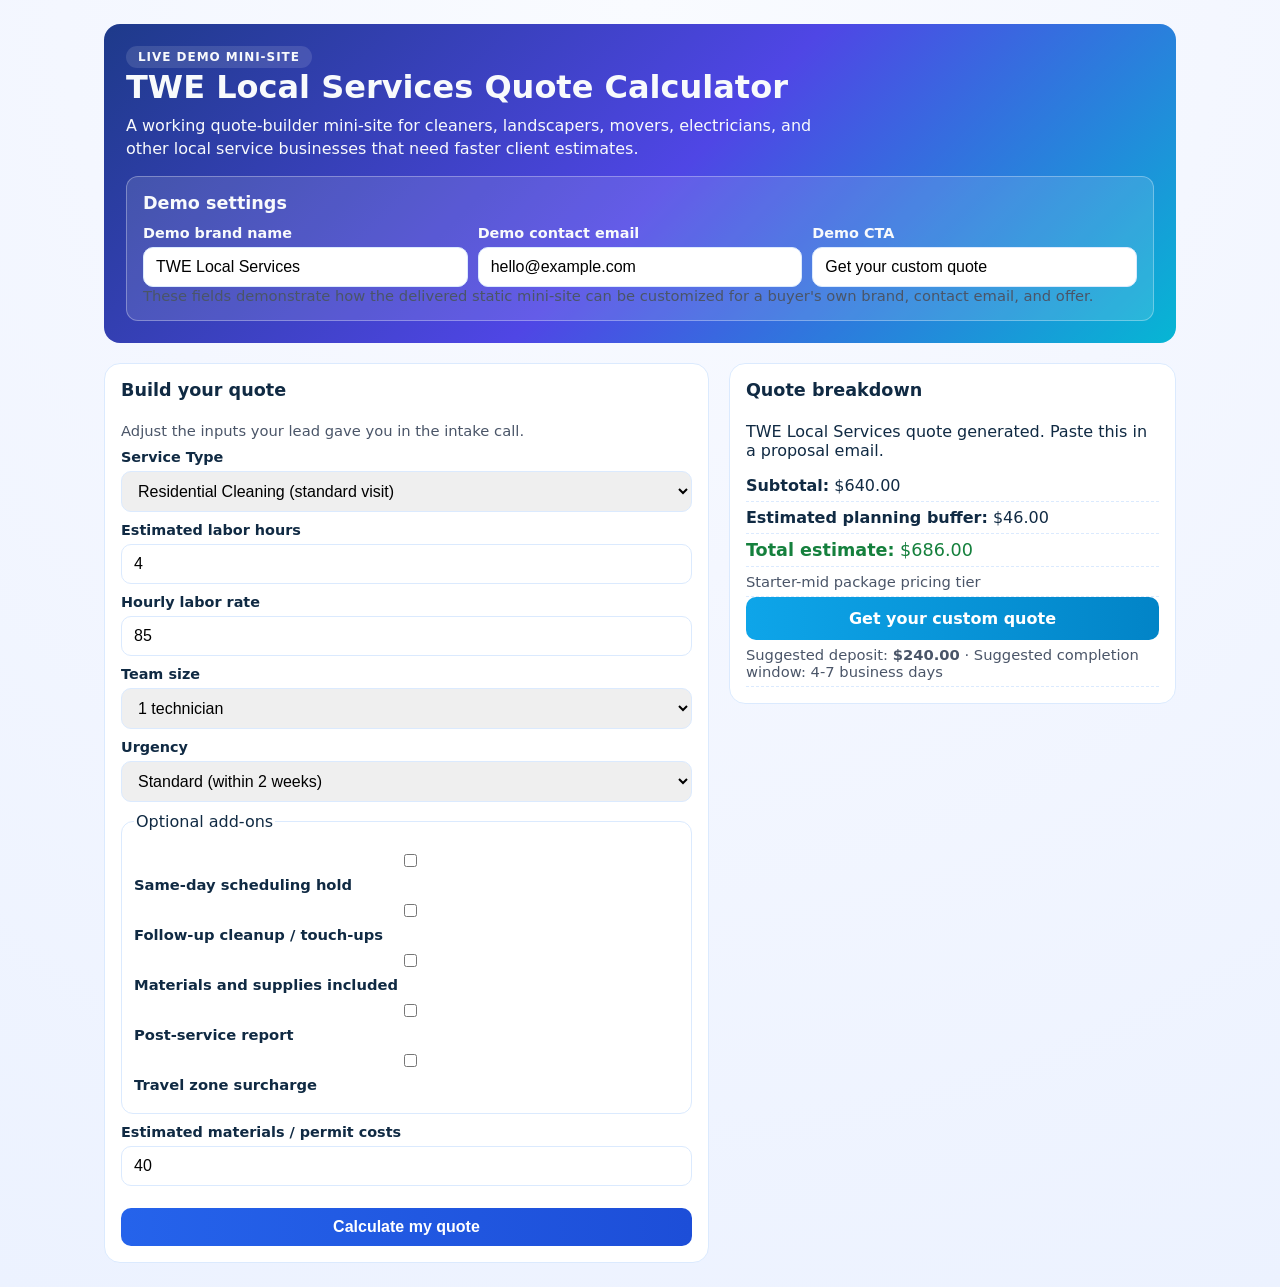
==== gigs/local-service-quote-calculator/index.html @ 13271700 "fix: improve Vercel gig listing readiness" ====
<!doctype html>
<html lang="en">
  <head>
    <meta charset="UTF-8" />
    <meta name="viewport" content="width=device-width, initial-scale=1.0" />
    <title>Local Service Quote Calculator</title>
    <link rel="stylesheet" href="styles.css" />
  </head>
  <body>
    <div class="page">
      <header class="hero">
        <p class="eyebrow">LIVE DEMO MINI-SITE</p>
        <h1 id="gig-title">Local Service Quote Calculator</h1>
        <p class="intro" id="gig-subhead">
          A working quote-builder mini-site for cleaners, landscapers, movers, electricians, and other local service businesses that need faster client estimates.
        </p>

        <div class="brand-panel" aria-label="Brand and copy settings">
          <h2>Demo settings</h2>
          <div class="brand-grid">
            <label>
              Demo brand name
              <input id="brand-name" type="text" value="TWE Local Services" />
            </label>
            <label>
              Demo contact email
              <input id="brand-email" type="email" value="hello@example.com" />
            </label>
            <label>
              Demo CTA
              <input id="brand-cta" type="text" value="Get your custom quote" />
            </label>
          </div>
          <p class="brand-note">These fields demonstrate how the delivered static mini-site can be customized for a buyer's own brand, contact email, and offer.</p>
        </div>
      </header>

      <main class="content-grid">
        <section class="panel" id="form-panel">
          <h2>Build your quote</h2>
          <p class="panel-subhead">Adjust the inputs your lead gave you in the intake call.</p>

          <label>
            Service Type
            <select id="service-type">
              <option value="260">Residential Cleaning (standard visit)</option>
              <option value="420">Deep Cleaning / move-out cleaning</option>
              <option value="330">Landscaping trim + maintenance</option>
              <option value="550">Interior move-in / move-out setup</option>
              <option value="480">Electrical repair package (small jobs)</option>
              <option value="390">General handyman visit</option>
            </select>
          </label>

          <label>
            Estimated labor hours
            <input id="hours" type="number" min="1" step="1" value="4" />
          </label>

          <label>
            Hourly labor rate
            <input id="hourly-rate" type="number" min="20" step="5" value="85" />
          </label>

          <label>
            Team size
            <select id="team-size">
              <option value="1">1 technician</option>
              <option value="1.2">2 technicians</option>
              <option value="1.35">3-4 technicians</option>
            </select>
          </label>

          <label>
            Urgency
            <select id="urgency">
              <option value="1">Standard (within 2 weeks)</option>
              <option value="1.12">Priority (3-7 days)</option>
              <option value="1.22">Rush (48 hours)</option>
            </select>
          </label>

          <fieldset>
            <legend>Optional add-ons</legend>
            <label><input type="checkbox" class="addon" data-cost="95" /> Same-day scheduling hold</label>
            <label><input type="checkbox" class="addon" data-cost="120" /> Follow-up cleanup / touch-ups</label>
            <label><input type="checkbox" class="addon" data-cost="180" /> Materials and supplies included</label>
            <label><input type="checkbox" class="addon" data-cost="70" /> Post-service report</label>
            <label><input type="checkbox" class="addon" data-cost="150" /> Travel zone surcharge</label>
          </fieldset>

          <label>
            Estimated materials / permit costs
            <input id="materials" type="number" min="0" step="5" value="40" />
          </label>

          <button id="calculate" type="button">Calculate my quote</button>
        </section>

        <section class="panel result-card" aria-live="polite">
          <h2>Quote breakdown</h2>
          <p id="client-message">Enter job details to generate a proposal total.</p>

          <div id="breakdown" class="hidden">
            <p><strong>Subtotal:</strong> <span id="subtotal">$0</span></p>
            <p><strong>Estimated planning buffer:</strong> <span id="tax">$0</span></p>
            <p class="total-row"><strong>Total estimate:</strong> <span id="total">$0</span></p>
            <p id="band" class="muted"></p>
            <a id="cta" class="cta-button" href="mailto:thewatchersedgestore@gmail.com?subject=Local%20Service%20Quote%20Calculator%20mini-site">Ask about this mini-site</a>
            <p class="fine-print">Suggested deposit: <strong id="deposit">$0</strong> · Suggested completion window: <span id="eta">—</span></p>
          </div>
        </section>
      </main>
    </div>

    <script src="script.js"></script>
  </body>
</html>
---- gigs/local-service-quote-calculator/styles.css ----
* { box-sizing: border-box; }
:root {
  --bg: #f4f7ff;
  --card: #ffffff;
  --text: #102a43;
  --muted: #4a5568;
  --primary: #2563eb;
  --primary-2: #1d4ed8;
  --border: #dbeafe;
  --ok: #15803d;
  --warning: #b45309;
 }

body {
  margin: 0;
  font-family: Inter, system-ui, -apple-system, Segoe UI, Roboto, Arial, sans-serif;
  color: var(--text);
  background: radial-gradient(circle at top, #f9fbff 0%, var(--bg) 40%, #ecf2ff 100%);
}

.page {
  max-width: 1120px;
  margin: 0 auto;
  padding: 24px;
  min-height: 100vh;
}

.hero {
  background: linear-gradient(135deg, #1e3a8a 0%, #4f46e5 52%, #06b6d4 100%);
  color: #f8fafc;
  border-radius: 16px;
  padding: 22px;
  margin-bottom: 20px;
}

.eyebrow {
  display: inline-block;
  padding: 4px 12px;
  border-radius: 999px;
  background: #ffffff1f;
  text-transform: uppercase;
  letter-spacing: 0.08em;
  font-size: 12px;
  font-weight: 700;
}

h1,
h2,
h3,
p { margin: 0; }

.intro {
  margin-top: 8px;
  max-width: 70ch;
  line-height: 1.45;
}

.brand-panel {
  margin-top: 16px;
  border: 1px solid #ffffff4f;
  border-radius: 12px;
  padding: 16px;
  background: #ffffff1f;
}

.brand-panel h2,
.panel h2 {
  margin-bottom: 12px;
  font-size: 1.1rem;
}

.brand-grid {
  display: grid;
  gap: 10px;
  grid-template-columns: repeat(auto-fit, minmax(180px, 1fr));
}

.brand-grid label,
label {
  display: grid;
  gap: 6px;
  font-size: 0.9rem;
  font-weight: 600;
}

input,
select,
button {
  border: 1px solid var(--border);
  border-radius: 10px;
  padding: 10px 12px;
  font-size: 1rem;
  width: 100%;
}

input:focus,
select:focus {
  outline: 2px solid #93c5fd;
}

fieldset {
  border: 1px solid var(--border);
  border-radius: 12px;
  padding: 12px;
  margin: 0;
}

fieldset label {
  margin: 8px 0;
  font-size: 0.92rem;
}

button {
  border: none;
  font-weight: 700;
  color: white;
  background: linear-gradient(90deg, var(--primary) 0%, var(--primary-2) 100%);
  margin-top: 12px;
  cursor: pointer;
}

.content-grid {
  display: grid;
  grid-template-columns: 1.15fr 0.85fr;
  gap: 20px;
}

.panel {
  border: 1px solid var(--border);
  background: var(--card);
  border-radius: 16px;
  padding: 16px;
  display: grid;
  gap: 10px;
}

.panel-subhead,
.muted,
.fine-print,
.brand-note {
  color: var(--muted);
  font-size: 0.92rem;
}

.result-card {
  position: sticky;
  top: 16px;
  height: fit-content;
}

#breakdown p {
  padding: 6px 0;
  border-bottom: 1px dashed var(--border);
}

.total-row {
  color: var(--ok);
  font-size: 1.1rem;
}

.cta-button {
  display: block;
  text-align: center;
  text-decoration: none;
  color: white;
  background: linear-gradient(90deg, #0ea5e9, #0284c7);
  border-radius: 10px;
  padding: 12px;
  font-weight: 700;
}

.hidden { display: none; }

@media (max-width: 900px) {
  .content-grid {
    grid-template-columns: 1fr;
  }

  .result-card {
    position: static;
  }
}
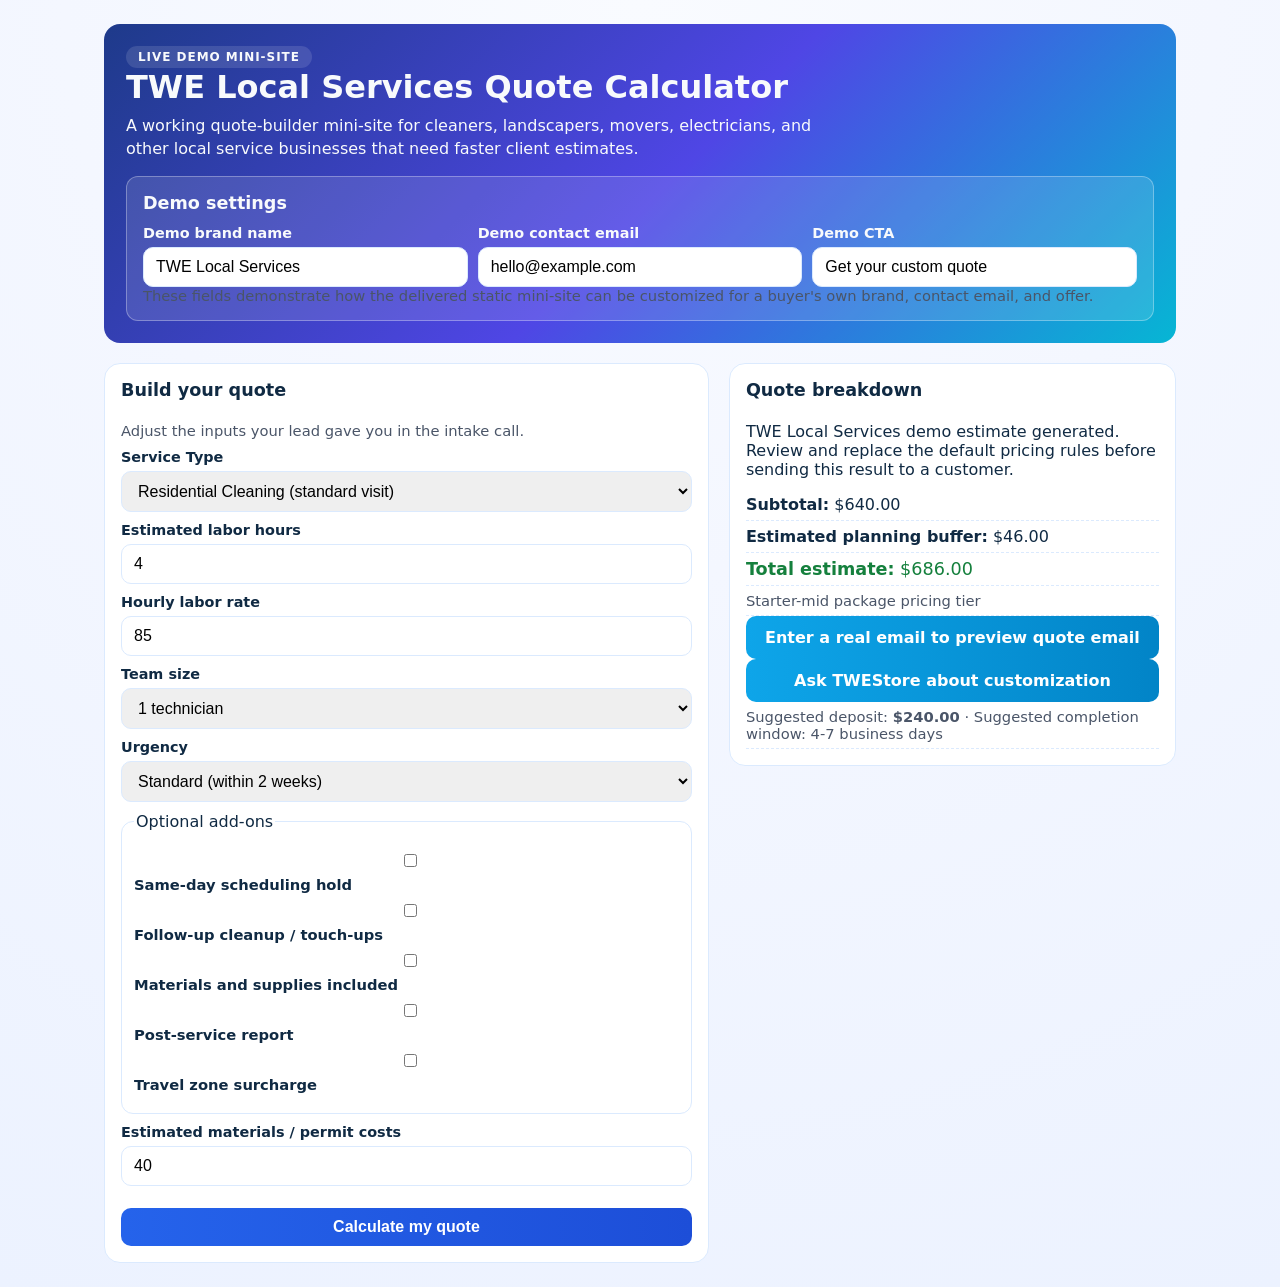
==== commit c7a7ba47: "fix: harden Vercel gig sales flow" ====
--- a/gigs/local-service-quote-calculator/index.html
+++ b/gigs/local-service-quote-calculator/index.html
@@ -106,7 +106,8 @@
             <p><strong>Estimated planning buffer:</strong> <span id="tax">$0</span></p>
             <p class="total-row"><strong>Total estimate:</strong> <span id="total">$0</span></p>
             <p id="band" class="muted"></p>
-            <a id="cta" class="cta-button" href="mailto:thewatchersedgestore@gmail.com?subject=Local%20Service%20Quote%20Calculator%20mini-site">Ask about this mini-site</a>
+            <a id="cta" class="cta-button" href="mailto:thewatchersedgestore@gmail.com?subject=Local%20Service%20Quote%20Calculator%20mini-site">Preview quote email</a>
+            <a class="seller-cta cta-button secondary" href="mailto:thewatchersedgestore@gmail.com?subject=Customization%20request%20-%20Local%20Service%20Quote%20Calculator">Ask TWEStore about customization</a>
             <p class="fine-print">Suggested deposit: <strong id="deposit">$0</strong> · Suggested completion window: <span id="eta">—</span></p>
           </div>
         </section>
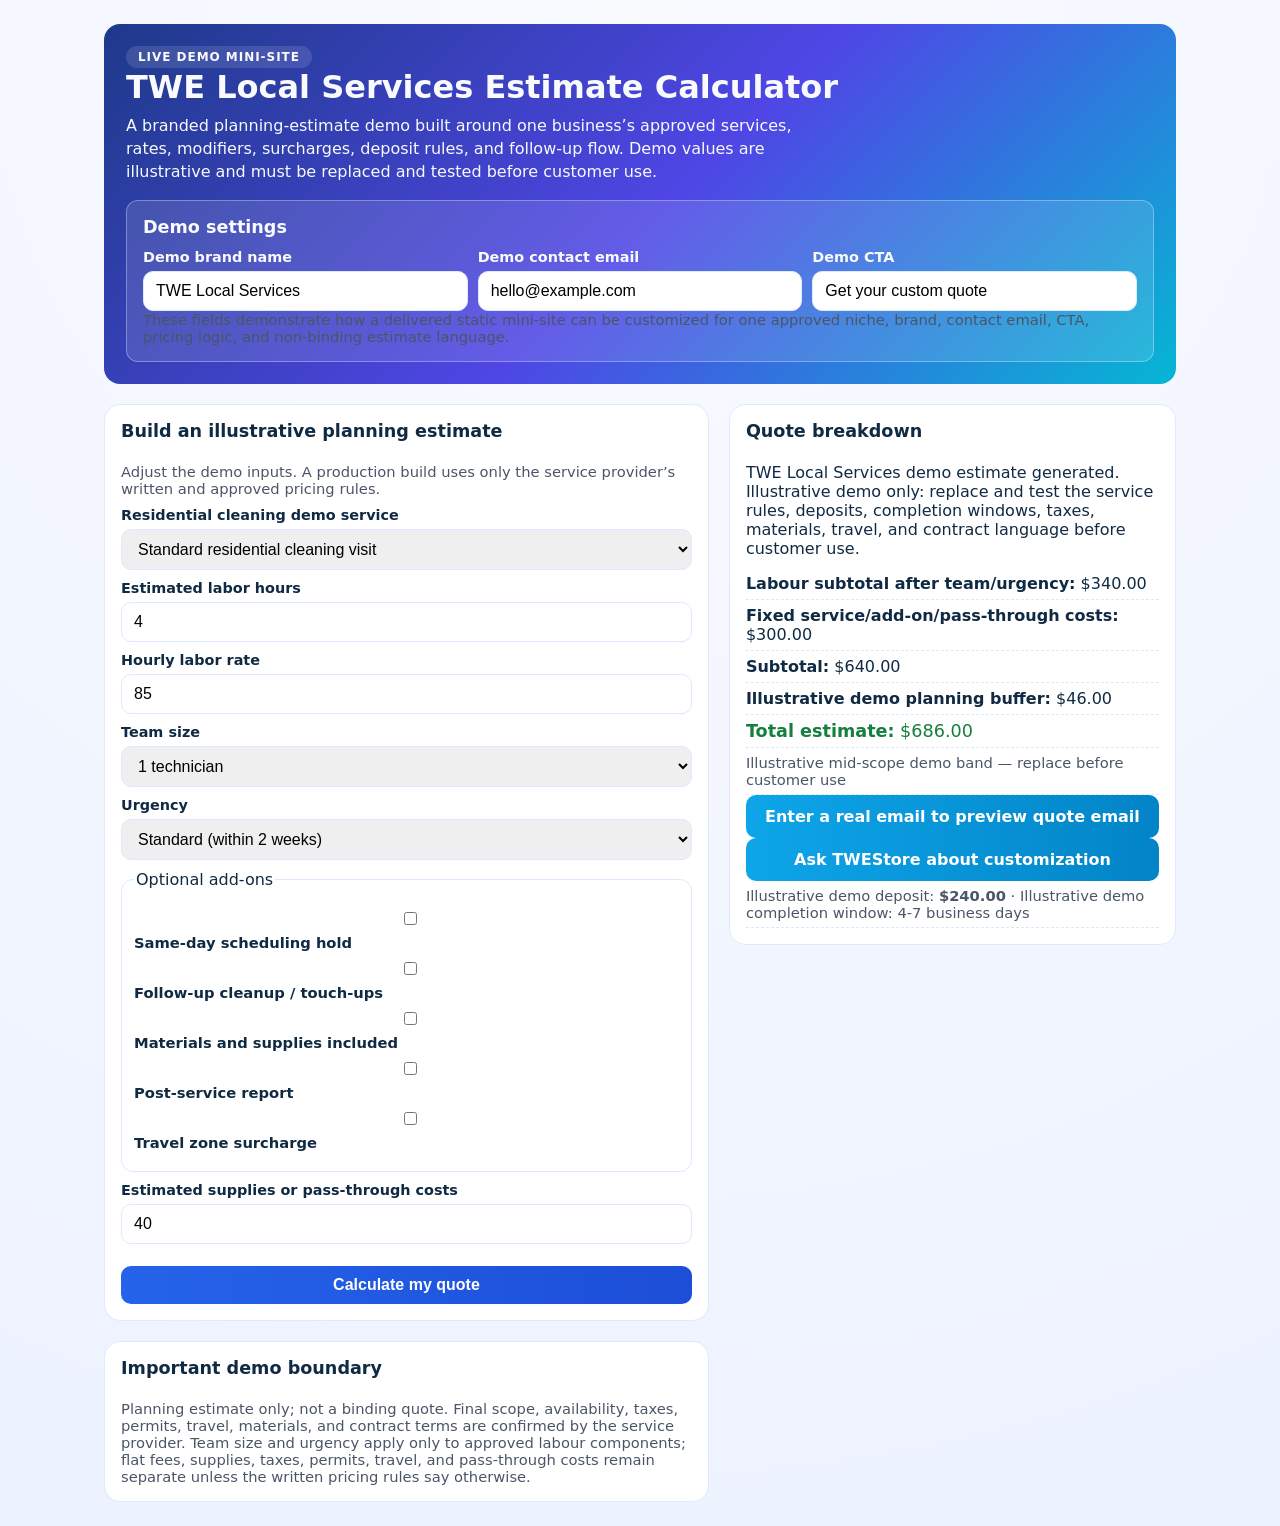
==== commit 636c6d42: "Polish gig demos for SOL sales readiness" ====
--- a/gigs/local-service-quote-calculator/index.html
+++ b/gigs/local-service-quote-calculator/index.html
@@ -3,16 +3,16 @@
   <head>
     <meta charset="UTF-8" />
     <meta name="viewport" content="width=device-width, initial-scale=1.0" />
-    <title>Local Service Quote Calculator</title>
+    <title>Custom Service Estimate & Quote-Intake Calculator</title>
     <link rel="stylesheet" href="styles.css" />
   </head>
   <body>
     <div class="page">
       <header class="hero">
         <p class="eyebrow">LIVE DEMO MINI-SITE</p>
-        <h1 id="gig-title">Local Service Quote Calculator</h1>
+        <h1 id="gig-title">Custom Service Estimate & Quote-Intake Calculator</h1>
         <p class="intro" id="gig-subhead">
-          A working quote-builder mini-site for cleaners, landscapers, movers, electricians, and other local service businesses that need faster client estimates.
+          A branded planning-estimate demo built around one business’s approved services, rates, modifiers, surcharges, deposit rules, and follow-up flow. Demo values are illustrative and must be replaced and tested before customer use.
         </p>
 
         <div class="brand-panel" aria-label="Brand and copy settings">
@@ -31,24 +31,22 @@
               <input id="brand-cta" type="text" value="Get your custom quote" />
             </label>
           </div>
-          <p class="brand-note">These fields demonstrate how the delivered static mini-site can be customized for a buyer's own brand, contact email, and offer.</p>
+          <p class="brand-note">These fields demonstrate how a delivered static mini-site can be customized for one approved niche, brand, contact email, CTA, pricing logic, and non-binding estimate language.</p>
         </div>
       </header>
 
       <main class="content-grid">
         <section class="panel" id="form-panel">
-          <h2>Build your quote</h2>
-          <p class="panel-subhead">Adjust the inputs your lead gave you in the intake call.</p>
+          <h2>Build an illustrative planning estimate</h2>
+          <p class="panel-subhead">Adjust the demo inputs. A production build uses only the service provider’s written and approved pricing rules.</p>
 
           <label>
-            Service Type
+            Residential cleaning demo service
             <select id="service-type">
-              <option value="260">Residential Cleaning (standard visit)</option>
-              <option value="420">Deep Cleaning / move-out cleaning</option>
-              <option value="330">Landscaping trim + maintenance</option>
-              <option value="550">Interior move-in / move-out setup</option>
-              <option value="480">Electrical repair package (small jobs)</option>
-              <option value="390">General handyman visit</option>
+              <option value="260">Standard residential cleaning visit</option>
+              <option value="420">Deep cleaning / move-out cleaning</option>
+              <option value="180">Kitchen or bathroom add-on block</option>
+              <option value="95">Inside-fridge or inside-oven add-on</option>
             </select>
           </label>
 
@@ -90,7 +88,7 @@
           </fieldset>
 
           <label>
-            Estimated materials / permit costs
+            Estimated supplies or pass-through costs
             <input id="materials" type="number" min="0" step="5" value="40" />
           </label>
 
@@ -102,14 +100,20 @@
           <p id="client-message">Enter job details to generate a proposal total.</p>
 
           <div id="breakdown" class="hidden">
+            <p><strong>Labour subtotal after team/urgency:</strong> <span id="labor-subtotal">$0</span></p>
+            <p><strong>Fixed service/add-on/pass-through costs:</strong> <span id="fixed-subtotal">$0</span></p>
             <p><strong>Subtotal:</strong> <span id="subtotal">$0</span></p>
-            <p><strong>Estimated planning buffer:</strong> <span id="tax">$0</span></p>
+            <p><strong>Illustrative demo planning buffer:</strong> <span id="tax">$0</span></p>
             <p class="total-row"><strong>Total estimate:</strong> <span id="total">$0</span></p>
             <p id="band" class="muted"></p>
-            <a id="cta" class="cta-button" href="mailto:thewatchersedgestore@gmail.com?subject=Local%20Service%20Quote%20Calculator%20mini-site">Preview quote email</a>
-            <a class="seller-cta cta-button secondary" href="mailto:thewatchersedgestore@gmail.com?subject=Customization%20request%20-%20Local%20Service%20Quote%20Calculator">Ask TWEStore about customization</a>
-            <p class="fine-print">Suggested deposit: <strong id="deposit">$0</strong> · Suggested completion window: <span id="eta">—</span></p>
+            <a id="cta" class="cta-button" href="mailto:thewatchersedgestore@gmail.com?subject=Custom%20Service%20Estimate%20Quote-Intake%20Calculator%20demo">Preview quote email</a>
+            <a class="seller-cta cta-button secondary" href="mailto:thewatchersedgestore@gmail.com?subject=Customization%20request%20-%20Custom%20Service%20Estimate%20Quote-Intake%20Calculator">Ask TWEStore about customization</a>
+            <p class="fine-print">Illustrative demo deposit: <strong id="deposit">$0</strong> · Illustrative demo completion window: <span id="eta">—</span></p>
           </div>
+        </section>
+        <section class="panel">
+          <h2>Important demo boundary</h2>
+          <p class="fine-print">Planning estimate only; not a binding quote. Final scope, availability, taxes, permits, travel, materials, and contract terms are confirmed by the service provider. Team size and urgency apply only to approved labour components; flat fees, supplies, taxes, permits, travel, and pass-through costs remain separate unless the written pricing rules say otherwise.</p>
         </section>
       </main>
     </div>
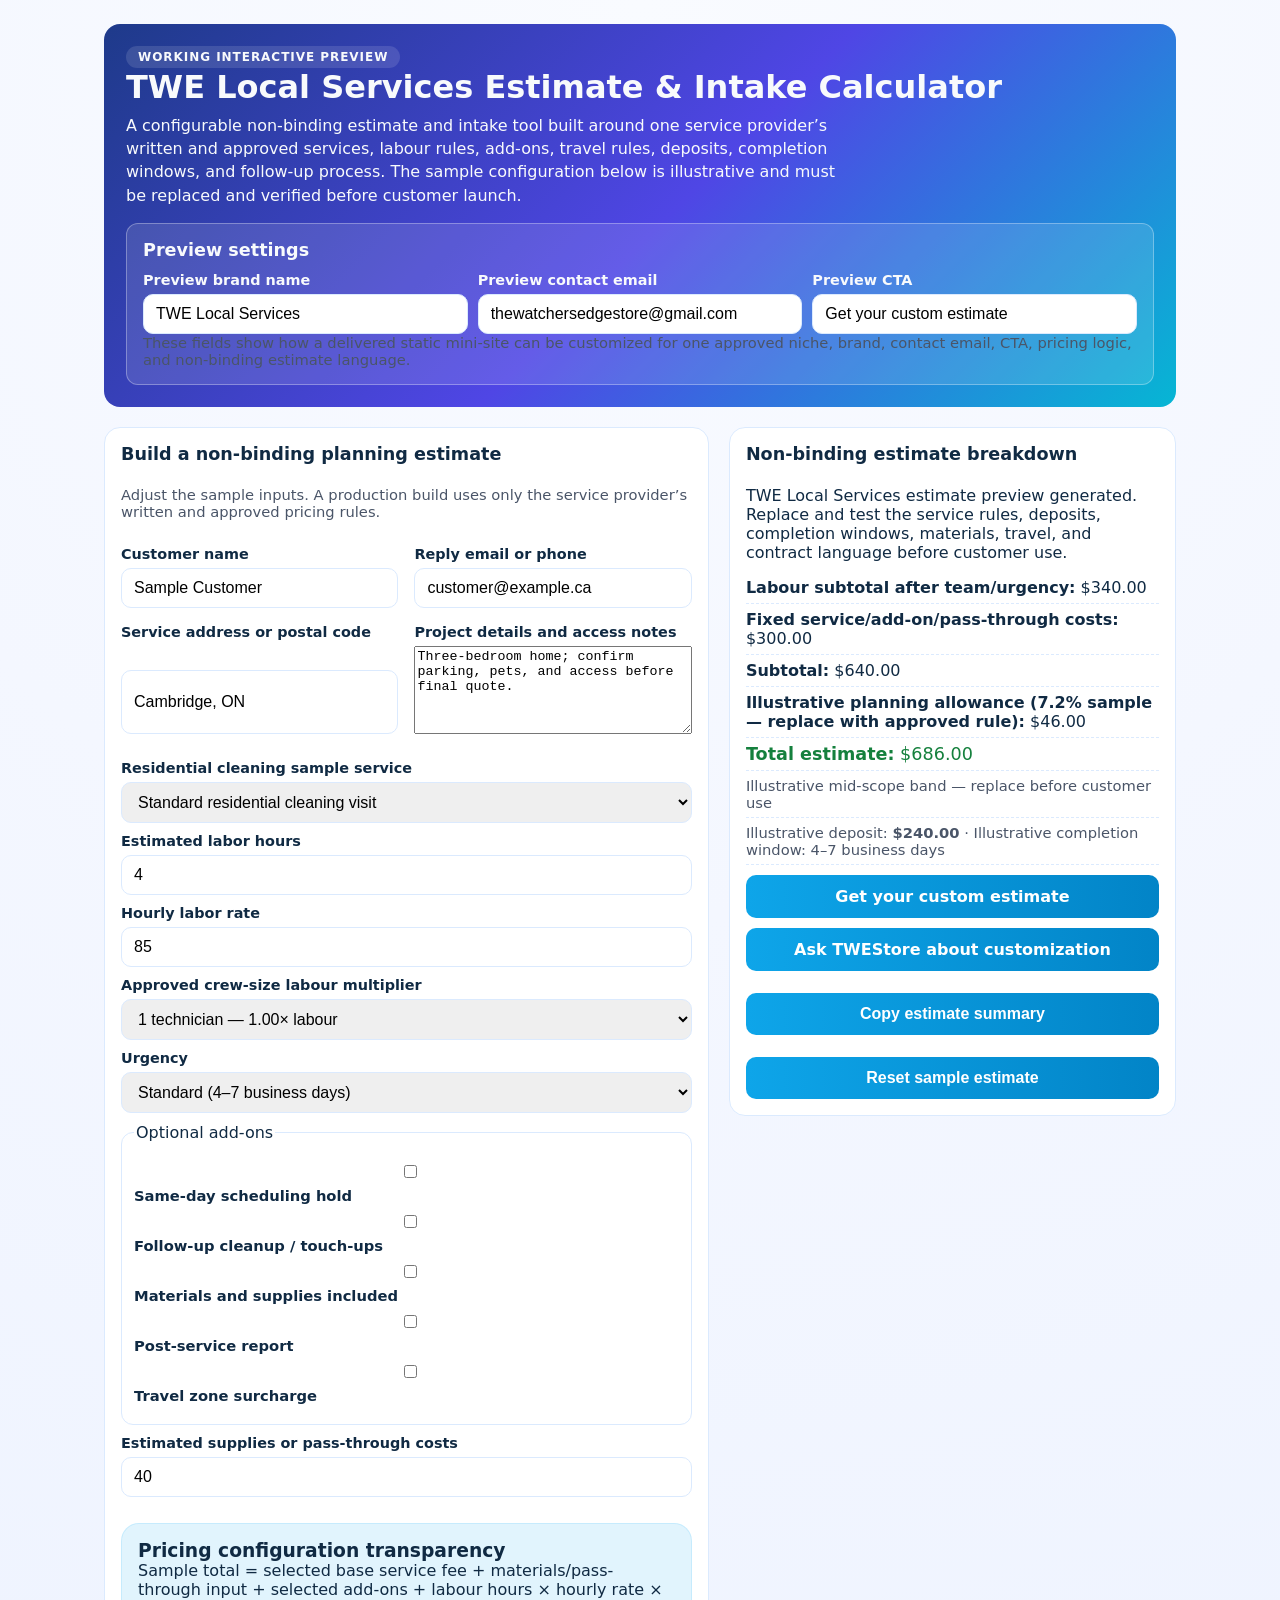
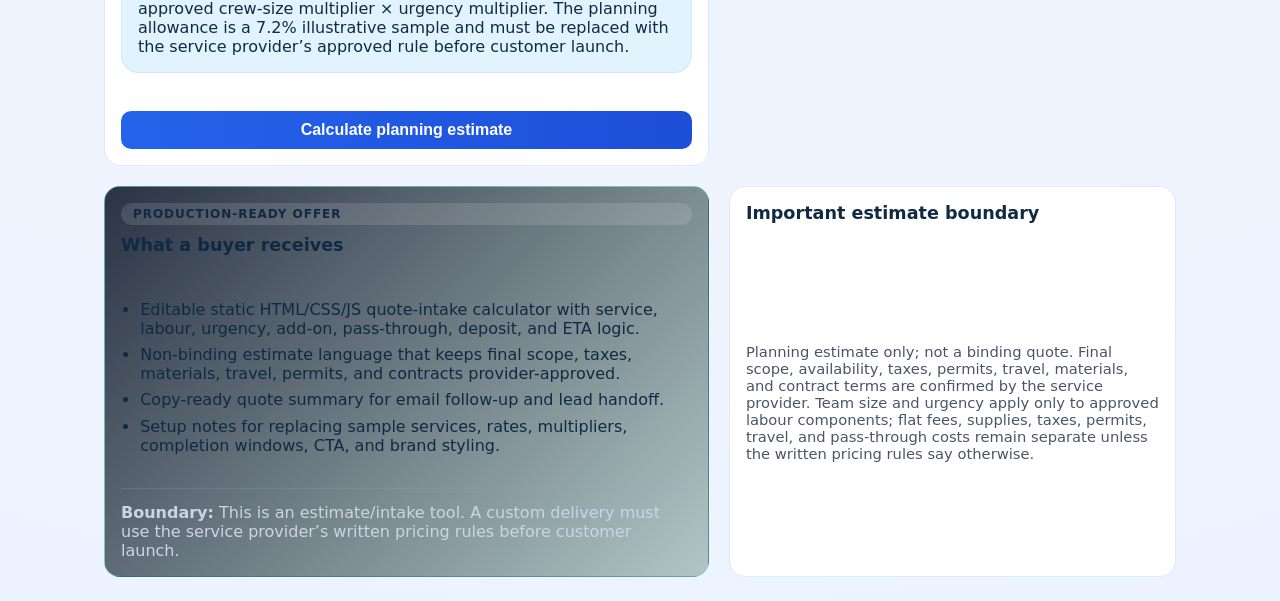
==== commit cfff6423: "Finalize Vercel gig production readiness" ====
--- a/gigs/local-service-quote-calculator/index.html
+++ b/gigs/local-service-quote-calculator/index.html
@@ -3,45 +3,64 @@
   <head>
     <meta charset="UTF-8" />
     <meta name="viewport" content="width=device-width, initial-scale=1.0" />
-    <title>Custom Service Estimate & Quote-Intake Calculator</title>
+    <title>Custom Service Estimate & Intake Calculator</title>
     <link rel="stylesheet" href="styles.css" />
   </head>
   <body>
     <div class="page">
       <header class="hero">
-        <p class="eyebrow">LIVE DEMO MINI-SITE</p>
-        <h1 id="gig-title">Custom Service Estimate & Quote-Intake Calculator</h1>
+        <p class="eyebrow">WORKING INTERACTIVE PREVIEW</p>
+        <h1 id="gig-title">Custom Service Estimate & Intake Calculator</h1>
         <p class="intro" id="gig-subhead">
-          A branded planning-estimate demo built around one business’s approved services, rates, modifiers, surcharges, deposit rules, and follow-up flow. Demo values are illustrative and must be replaced and tested before customer use.
+          A configurable non-binding estimate and intake tool built around one service provider’s written and approved services, labour rules, add-ons, travel rules, deposits, completion windows, and follow-up process. The sample configuration below is illustrative and must be replaced and verified before customer launch.
         </p>
 
         <div class="brand-panel" aria-label="Brand and copy settings">
-          <h2>Demo settings</h2>
+          <h2>Preview settings</h2>
           <div class="brand-grid">
             <label>
-              Demo brand name
+              Preview brand name
               <input id="brand-name" type="text" value="TWE Local Services" />
             </label>
             <label>
-              Demo contact email
-              <input id="brand-email" type="email" value="hello@example.com" />
+              Preview contact email
+              <input id="brand-email" type="email" value="thewatchersedgestore@gmail.com" />
             </label>
             <label>
-              Demo CTA
-              <input id="brand-cta" type="text" value="Get your custom quote" />
+              Preview CTA
+              <input id="brand-cta" type="text" value="Get your custom estimate" />
             </label>
           </div>
-          <p class="brand-note">These fields demonstrate how a delivered static mini-site can be customized for one approved niche, brand, contact email, CTA, pricing logic, and non-binding estimate language.</p>
+          <p class="brand-note">These fields show how a delivered static mini-site can be customized for one approved niche, brand, contact email, CTA, pricing logic, and non-binding estimate language.</p>
         </div>
       </header>
 
       <main class="content-grid">
         <section class="panel" id="form-panel">
-          <h2>Build an illustrative planning estimate</h2>
-          <p class="panel-subhead">Adjust the demo inputs. A production build uses only the service provider’s written and approved pricing rules.</p>
+          <h2>Build a non-binding planning estimate</h2>
+          <p class="panel-subhead">Adjust the sample inputs. A production build uses only the service provider’s written and approved pricing rules.</p>
+
+          <div class="intake-grid" aria-label="Customer and job intake fields">
+            <label>
+              Customer name
+              <input id="customer-name" type="text" value="Sample Customer" />
+            </label>
+            <label>
+              Reply email or phone
+              <input id="customer-contact" type="text" value="customer@example.ca" />
+            </label>
+            <label>
+              Service address or postal code
+              <input id="service-location" type="text" value="Cambridge, ON" />
+            </label>
+            <label>
+              Project details and access notes
+              <textarea id="project-notes">Three-bedroom home; confirm parking, pets, and access before final quote.</textarea>
+            </label>
+          </div>
 
           <label>
-            Residential cleaning demo service
+            Residential cleaning sample service
             <select id="service-type">
               <option value="260">Standard residential cleaning visit</option>
               <option value="420">Deep cleaning / move-out cleaning</option>
@@ -61,20 +80,20 @@
           </label>
 
           <label>
-            Team size
+            Approved crew-size labour multiplier
             <select id="team-size">
-              <option value="1">1 technician</option>
-              <option value="1.2">2 technicians</option>
-              <option value="1.35">3-4 technicians</option>
+              <option value="1">1 technician — 1.00× labour</option>
+              <option value="1.2">2 technicians — 1.20× labour sample</option>
+              <option value="1.35">3–4 technicians — 1.35× labour sample</option>
             </select>
           </label>
 
           <label>
             Urgency
             <select id="urgency">
-              <option value="1">Standard (within 2 weeks)</option>
-              <option value="1.12">Priority (3-7 days)</option>
-              <option value="1.22">Rush (48 hours)</option>
+              <option value="1">Standard (4–7 business days)</option>
+              <option value="1.12">Priority (2–4 business days)</option>
+              <option value="1.22">Rush (2 business days)</option>
             </select>
           </label>
 
@@ -92,27 +111,46 @@
             <input id="materials" type="number" min="0" step="5" value="40" />
           </label>
 
-          <button id="calculate" type="button">Calculate my quote</button>
+          <section class="formula-note" aria-label="How this estimate is calculated">
+            <h3>Pricing configuration transparency</h3>
+            <p>Sample total = selected base service fee + materials/pass-through input + selected add-ons + labour hours × hourly rate × approved crew-size multiplier × urgency multiplier. The planning allowance is a 7.2% illustrative sample and must be replaced with the service provider’s approved rule before customer launch.</p>
+          </section>
+
+          <button id="calculate" type="button">Calculate planning estimate</button>
         </section>
 
         <section class="panel result-card" aria-live="polite">
-          <h2>Quote breakdown</h2>
+          <h2>Non-binding estimate breakdown</h2>
           <p id="client-message">Enter job details to generate a proposal total.</p>
 
           <div id="breakdown" class="hidden">
             <p><strong>Labour subtotal after team/urgency:</strong> <span id="labor-subtotal">$0</span></p>
             <p><strong>Fixed service/add-on/pass-through costs:</strong> <span id="fixed-subtotal">$0</span></p>
             <p><strong>Subtotal:</strong> <span id="subtotal">$0</span></p>
-            <p><strong>Illustrative demo planning buffer:</strong> <span id="tax">$0</span></p>
+            <p><strong>Illustrative planning allowance (7.2% sample — replace with approved rule):</strong> <span id="allowance">$0</span></p>
             <p class="total-row"><strong>Total estimate:</strong> <span id="total">$0</span></p>
             <p id="band" class="muted"></p>
-            <a id="cta" class="cta-button" href="mailto:thewatchersedgestore@gmail.com?subject=Custom%20Service%20Estimate%20Quote-Intake%20Calculator%20demo">Preview quote email</a>
-            <a class="seller-cta cta-button secondary" href="mailto:thewatchersedgestore@gmail.com?subject=Customization%20request%20-%20Custom%20Service%20Estimate%20Quote-Intake%20Calculator">Ask TWEStore about customization</a>
-            <p class="fine-print">Illustrative demo deposit: <strong id="deposit">$0</strong> · Illustrative demo completion window: <span id="eta">—</span></p>
+            <p class="fine-print">Illustrative deposit: <strong id="deposit">$0</strong> · Illustrative completion window: <span id="eta">—</span></p>
           </div>
+          <a id="cta" class="cta-button" href="mailto:thewatchersedgestore@gmail.com?subject=Custom%20Service%20Estimate%20%26%20Intake%20Calculator%20preview">Preview estimate email</a>
+          <a class="seller-cta cta-button secondary" href="mailto:thewatchersedgestore@gmail.com?subject=Customization%20request%20-%20Custom%20Service%20Estimate%20%26%20Intake%20Calculator">Ask TWEStore about customization</a>
+          <button id="copy-summary" type="button" class="cta-button secondary action-button">Copy estimate summary</button>
+          <button id="reset-sample" type="button" class="cta-button secondary action-button">Reset sample estimate</button>
+        </section>
+
+        <section class="panel product-readiness" aria-label="What is included">
+          <p class="eyebrow">Production-ready offer</p>
+          <h2>What a buyer receives</h2>
+          <ul class="feature-list">
+            <li>Editable static HTML/CSS/JS quote-intake calculator with service, labour, urgency, add-on, pass-through, deposit, and ETA logic.</li>
+            <li>Non-binding estimate language that keeps final scope, taxes, materials, travel, permits, and contracts provider-approved.</li>
+            <li>Copy-ready quote summary for email follow-up and lead handoff.</li>
+            <li>Setup notes for replacing sample services, rates, multipliers, completion windows, CTA, and brand styling.</li>
+          </ul>
+          <p class="scope-note"><strong>Boundary:</strong> This is an estimate/intake tool. A custom delivery must use the service provider’s written pricing rules before customer launch.</p>
         </section>
         <section class="panel">
-          <h2>Important demo boundary</h2>
+          <h2>Important estimate boundary</h2>
           <p class="fine-print">Planning estimate only; not a binding quote. Final scope, availability, taxes, permits, travel, materials, and contract terms are confirmed by the service provider. Team size and urgency apply only to approved labour components; flat fees, supplies, taxes, permits, travel, and pass-through costs remain separate unless the written pricing rules say otherwise.</p>
         </section>
       </main>
--- a/gigs/local-service-quote-calculator/styles.css
+++ b/gigs/local-service-quote-calculator/styles.css
@@ -179,4 +179,59 @@
   .result-card {
     position: static;
   }
-}+}
+
+.product-readiness {
+  border-color: rgba(45, 212, 191, 0.38) !important;
+  background: linear-gradient(135deg, rgba(15, 23, 42, 0.88), rgba(20, 83, 45, 0.28)) !important;
+}
+
+.feature-list {
+  margin: 1rem 0;
+  padding-left: 1.2rem;
+}
+
+.feature-list li {
+  margin: 0.45rem 0;
+}
+
+.scope-note {
+  color: #cbd5e1;
+  border-top: 1px solid rgba(148, 163, 184, 0.24);
+  padding-top: 0.9rem;
+}
+
+.action-button {
+  margin-top: 0.75rem;
+  margin-right: 0.6rem;
+}
+
+.intake-grid {
+  display: grid;
+  grid-template-columns: repeat(auto-fit, minmax(220px, 1fr));
+  gap: 1rem;
+  margin: 1rem 0;
+}
+
+textarea {
+  width: 100%;
+  min-height: 5.5rem;
+  resize: vertical;
+}
+
+.formula-note {
+  margin: 1rem 0;
+  padding: 1rem;
+  border-radius: 18px;
+  background: rgba(14, 165, 233, 0.12);
+  border: 1px solid rgba(125, 211, 252, 0.28);
+}
+
+a:focus-visible,
+button:focus-visible,
+input:focus-visible,
+select:focus-visible,
+textarea:focus-visible {
+  outline: 3px solid #facc15;
+  outline-offset: 3px;
+}
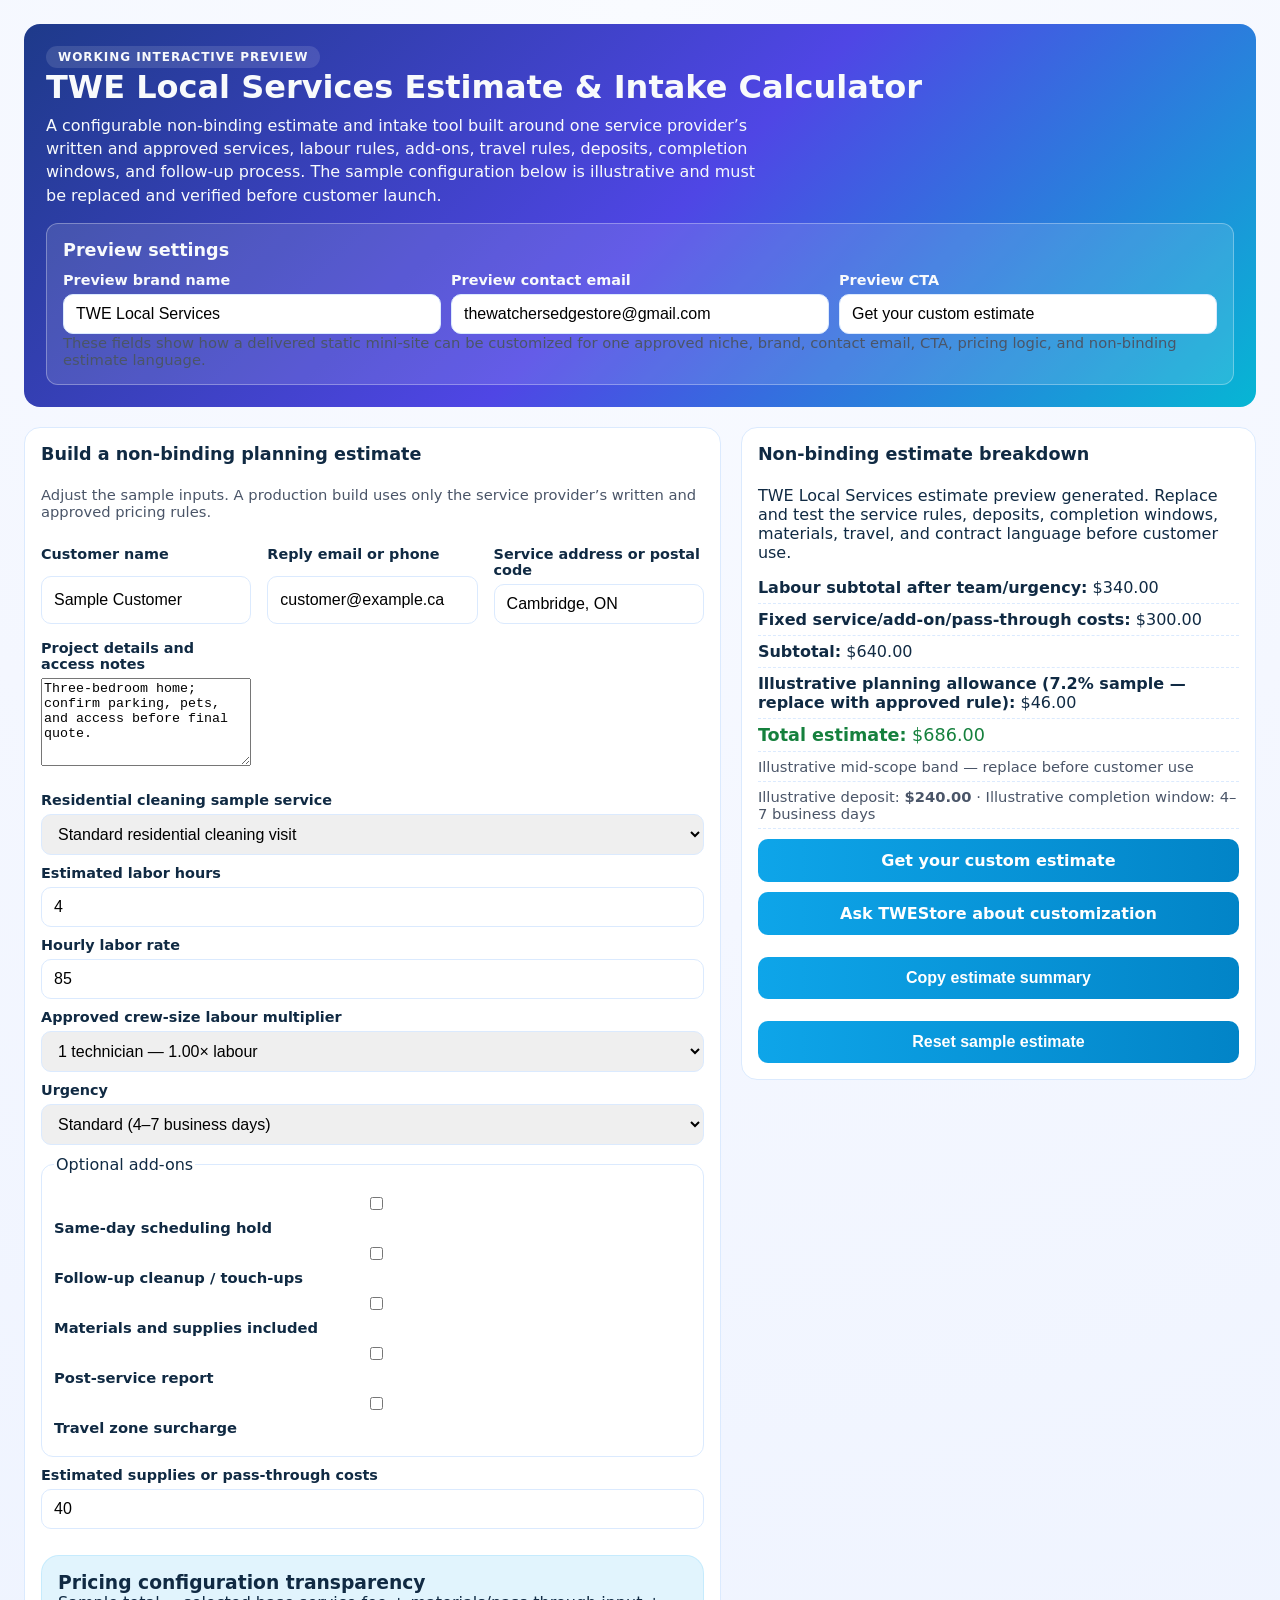
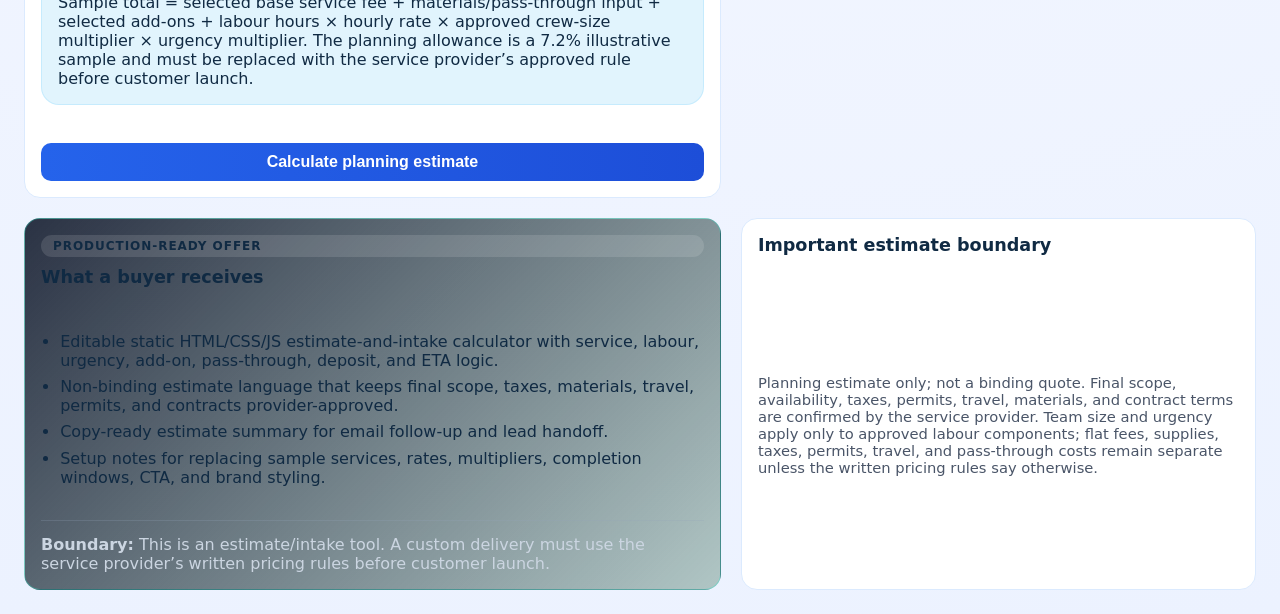
==== commit 516d2d03: "Polish estimate intake buyer copy" ====
--- a/gigs/local-service-quote-calculator/index.html
+++ b/gigs/local-service-quote-calculator/index.html
@@ -142,9 +142,9 @@
           <p class="eyebrow">Production-ready offer</p>
           <h2>What a buyer receives</h2>
           <ul class="feature-list">
-            <li>Editable static HTML/CSS/JS quote-intake calculator with service, labour, urgency, add-on, pass-through, deposit, and ETA logic.</li>
+            <li>Editable static HTML/CSS/JS estimate-and-intake calculator with service, labour, urgency, add-on, pass-through, deposit, and ETA logic.</li>
             <li>Non-binding estimate language that keeps final scope, taxes, materials, travel, permits, and contracts provider-approved.</li>
-            <li>Copy-ready quote summary for email follow-up and lead handoff.</li>
+            <li>Copy-ready estimate summary for email follow-up and lead handoff.</li>
             <li>Setup notes for replacing sample services, rates, multipliers, completion windows, CTA, and brand styling.</li>
           </ul>
           <p class="scope-note"><strong>Boundary:</strong> This is an estimate/intake tool. A custom delivery must use the service provider’s written pricing rules before customer launch.</p>
--- a/gigs/local-service-quote-calculator/styles.css
+++ b/gigs/local-service-quote-calculator/styles.css
@@ -235,3 +235,16 @@
   outline: 3px solid #facc15;
   outline-offset: 3px;
 }
+
+/* Final accessibility/responsive hardening for 320px and 200% zoom checks. */
+html { overflow-x: hidden; }
+body { overflow-x: hidden; }
+.shell, .page, .container, .hero, .card, .panel, .result, .result-card, .content-grid, .brand-panel, .product-readiness { min-width: 0; max-width: 100%; }
+a, button, input, select, textarea, p, li, h1, h2, h3, strong, span, legend, summary { overflow-wrap: anywhere; }
+.copy-grid, .brand-grid, .brand-area, .intake-grid, .context-grid { grid-template-columns: repeat(auto-fit, minmax(min(180px, 100%), 1fr)); }
+input, select, textarea, button, a.cta, .cta-button { max-width: 100%; min-width: 0; }
+@media (max-width: 360px) {
+  .shell, .page, .container { padding: 10px; }
+  .hero, .card, .panel, .brand-panel, .gig-card-body { padding: 14px; }
+  .cta, .cta-button, .action-button, button { width: 100%; margin-right: 0; }
+}
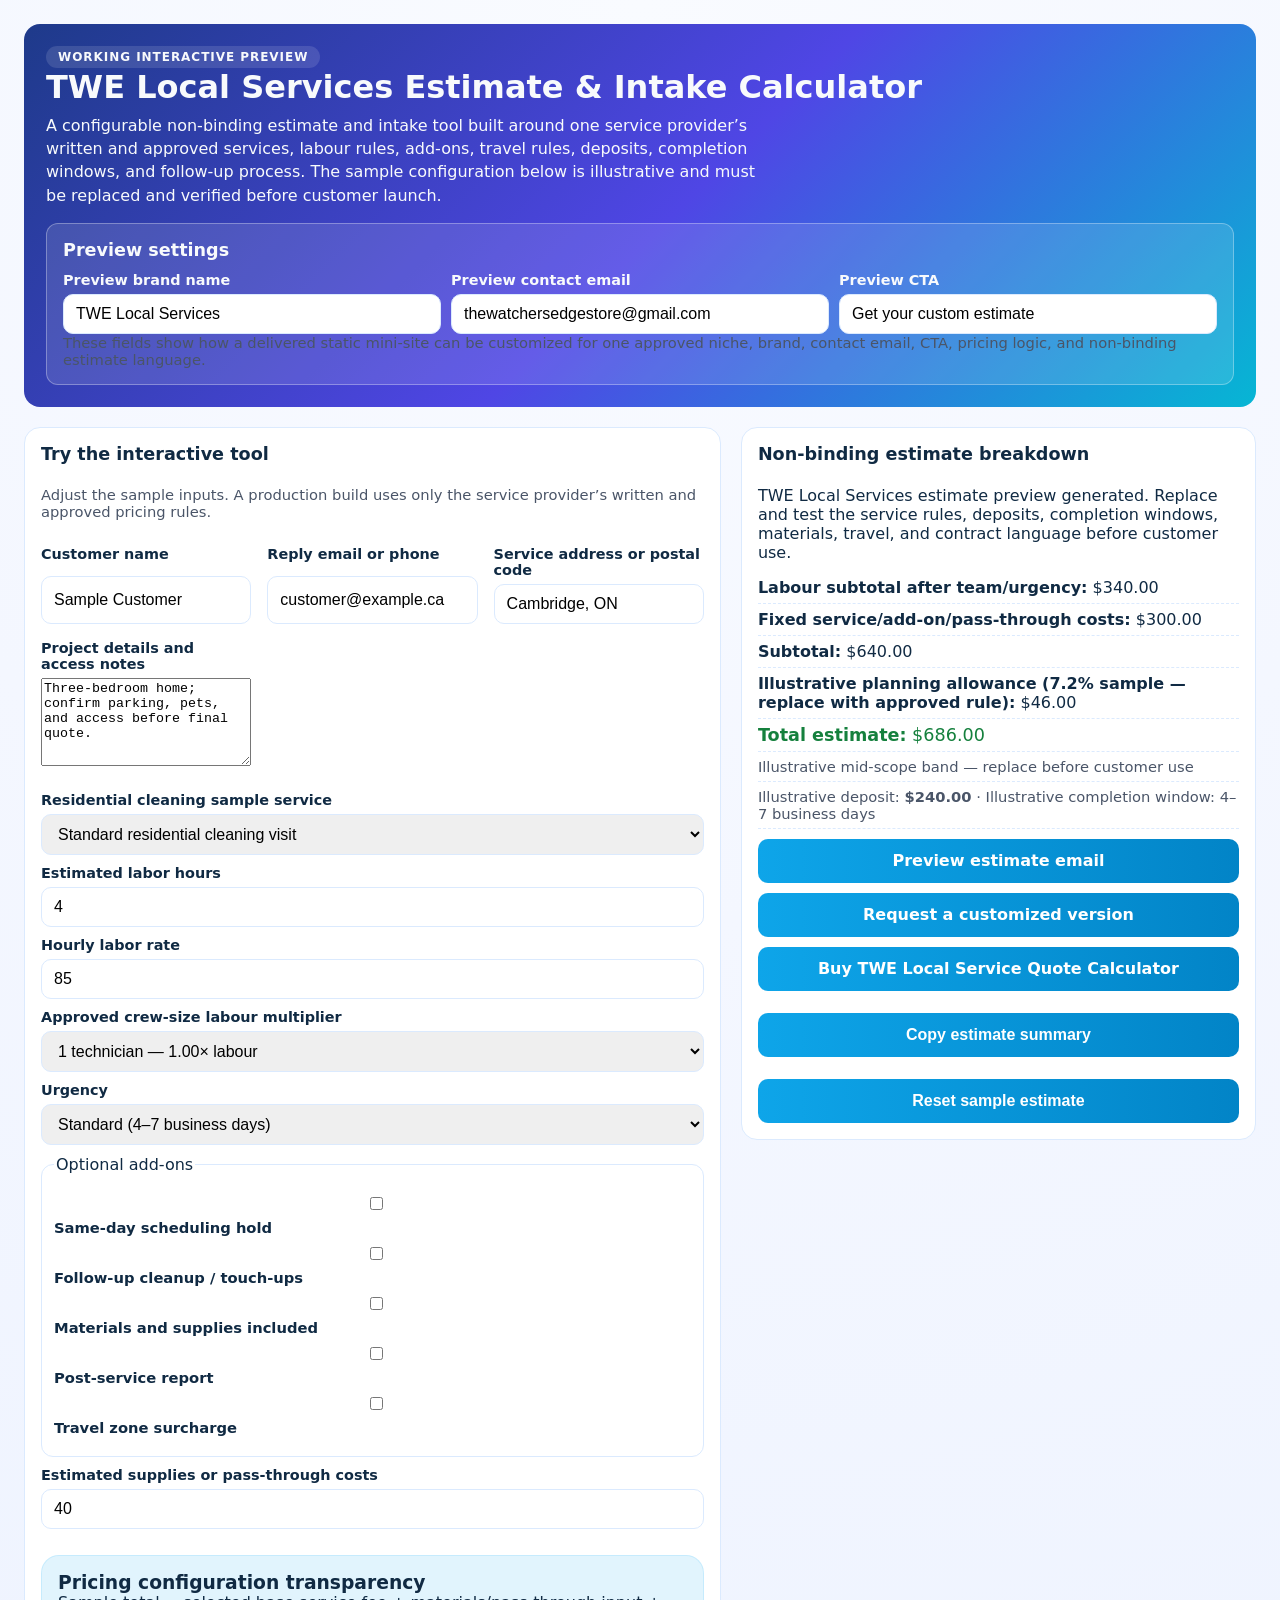
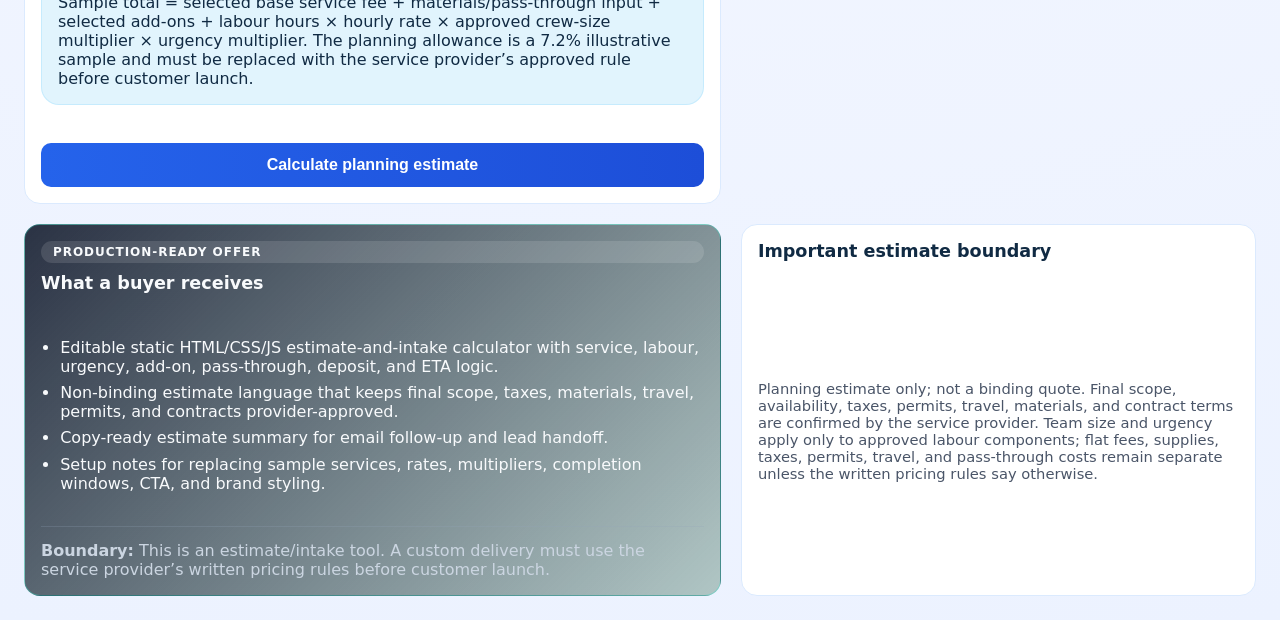
==== commit 906d2e51: "Polish interactive tools and align product links" ====
--- a/gigs/local-service-quote-calculator/index.html
+++ b/gigs/local-service-quote-calculator/index.html
@@ -37,7 +37,7 @@
 
       <main class="content-grid">
         <section class="panel" id="form-panel">
-          <h2>Build a non-binding planning estimate</h2>
+          <h2>Try the interactive tool</h2>
           <p class="panel-subhead">Adjust the sample inputs. A production build uses only the service provider’s written and approved pricing rules.</p>
 
           <div class="intake-grid" aria-label="Customer and job intake fields">
@@ -133,7 +133,8 @@
             <p class="fine-print">Illustrative deposit: <strong id="deposit">$0</strong> · Illustrative completion window: <span id="eta">—</span></p>
           </div>
           <a id="cta" class="cta-button" href="mailto:thewatchersedgestore@gmail.com?subject=Custom%20Service%20Estimate%20%26%20Intake%20Calculator%20preview">Preview estimate email</a>
-          <a class="seller-cta cta-button secondary" href="mailto:thewatchersedgestore@gmail.com?subject=Customization%20request%20-%20Custom%20Service%20Estimate%20%26%20Intake%20Calculator">Ask TWEStore about customization</a>
+          <a class="seller-cta cta-button secondary" href="mailto:thewatchersedgestore@gmail.com?subject=Customization%20request%20-%20Custom%20Service%20Estimate%20%26%20Intake%20Calculator">Request a customized version</a>
+          <a class="purchase-cta cta-button secondary" href="https://nanoojr.gumroad.com/l/bfqgb">Buy TWE Local Service Quote Calculator</a>
           <button id="copy-summary" type="button" class="cta-button secondary action-button">Copy estimate summary</button>
           <button id="reset-sample" type="button" class="cta-button secondary action-button">Reset sample estimate</button>
         </section>
--- a/gigs/local-service-quote-calculator/styles.css
+++ b/gigs/local-service-quote-calculator/styles.css
@@ -182,6 +182,7 @@
 }
 
 .product-readiness {
+  color: #f8fafc;
   border-color: rgba(45, 212, 191, 0.38) !important;
   background: linear-gradient(135deg, rgba(15, 23, 42, 0.88), rgba(20, 83, 45, 0.28)) !important;
 }
@@ -243,6 +244,7 @@
 a, button, input, select, textarea, p, li, h1, h2, h3, strong, span, legend, summary { overflow-wrap: anywhere; }
 .copy-grid, .brand-grid, .brand-area, .intake-grid, .context-grid { grid-template-columns: repeat(auto-fit, minmax(min(180px, 100%), 1fr)); }
 input, select, textarea, button, a.cta, .cta-button { max-width: 100%; min-width: 0; }
+button, a.cta, .cta-button { min-height: 44px; }
 @media (max-width: 360px) {
   .shell, .page, .container { padding: 10px; }
   .hero, .card, .panel, .brand-panel, .gig-card-body { padding: 14px; }
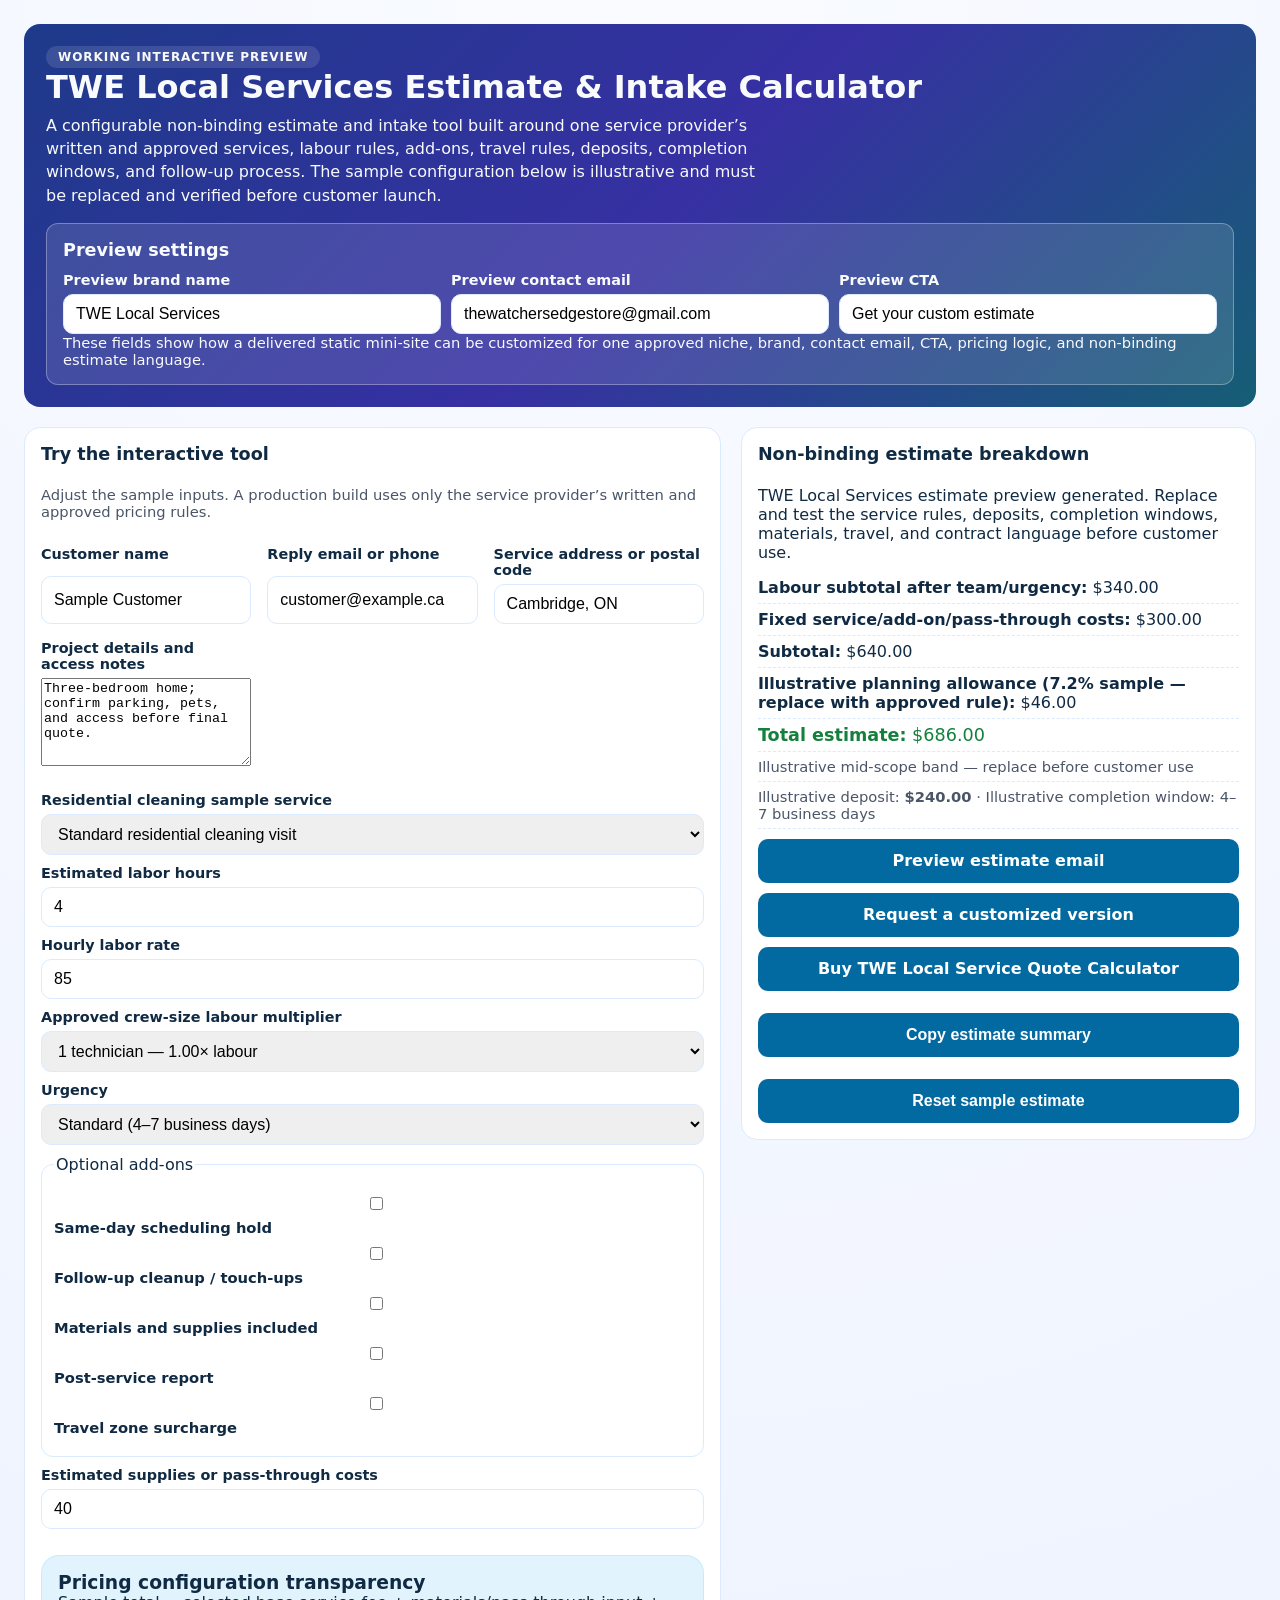
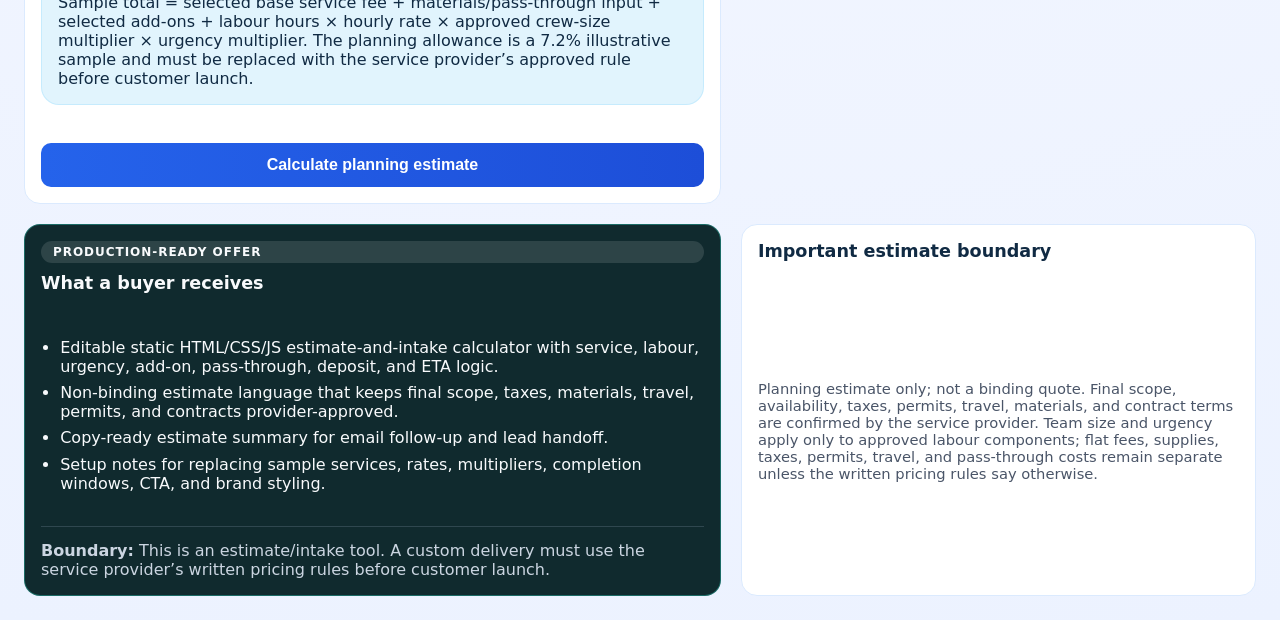
==== commit aecb0cbe: "Finish accessibility and optimize portfolio media" ====
--- a/gigs/local-service-quote-calculator/index.html
+++ b/gigs/local-service-quote-calculator/index.html
@@ -15,7 +15,7 @@
           A configurable non-binding estimate and intake tool built around one service provider’s written and approved services, labour rules, add-ons, travel rules, deposits, completion windows, and follow-up process. The sample configuration below is illustrative and must be replaced and verified before customer launch.
         </p>
 
-        <div class="brand-panel" aria-label="Brand and copy settings">
+        <div class="brand-panel" role="group" aria-label="Brand and copy settings">
           <h2>Preview settings</h2>
           <div class="brand-grid">
             <label>
@@ -40,7 +40,7 @@
           <h2>Try the interactive tool</h2>
           <p class="panel-subhead">Adjust the sample inputs. A production build uses only the service provider’s written and approved pricing rules.</p>
 
-          <div class="intake-grid" aria-label="Customer and job intake fields">
+          <div class="intake-grid" role="group" aria-label="Customer and job intake fields">
             <label>
               Customer name
               <input id="customer-name" type="text" value="Sample Customer" />
--- a/gigs/local-service-quote-calculator/styles.css
+++ b/gigs/local-service-quote-calculator/styles.css
@@ -26,7 +26,7 @@
 }
 
 .hero {
-  background: linear-gradient(135deg, #1e3a8a 0%, #4f46e5 52%, #06b6d4 100%);
+  background: linear-gradient(135deg, #1e3a8a 0%, #3730a3 52%, #155e75 100%);
   color: #f8fafc;
   border-radius: 16px;
   padding: 22px;
@@ -136,9 +136,13 @@
 
 .panel-subhead,
 .muted,
-.fine-print,
+.fine-print {
+  color: var(--muted);
+  font-size: 0.92rem;
+}
+
 .brand-note {
-  color: var(--muted);
+  color: #f8fafc;
   font-size: 0.92rem;
 }
 
@@ -163,7 +167,7 @@
   text-align: center;
   text-decoration: none;
   color: white;
-  background: linear-gradient(90deg, #0ea5e9, #0284c7);
+  background: #0369a1;
   border-radius: 10px;
   padding: 12px;
   font-weight: 700;
@@ -184,7 +188,7 @@
 .product-readiness {
   color: #f8fafc;
   border-color: rgba(45, 212, 191, 0.38) !important;
-  background: linear-gradient(135deg, rgba(15, 23, 42, 0.88), rgba(20, 83, 45, 0.28)) !important;
+  background: #102a2e !important;
 }
 
 .feature-list {
